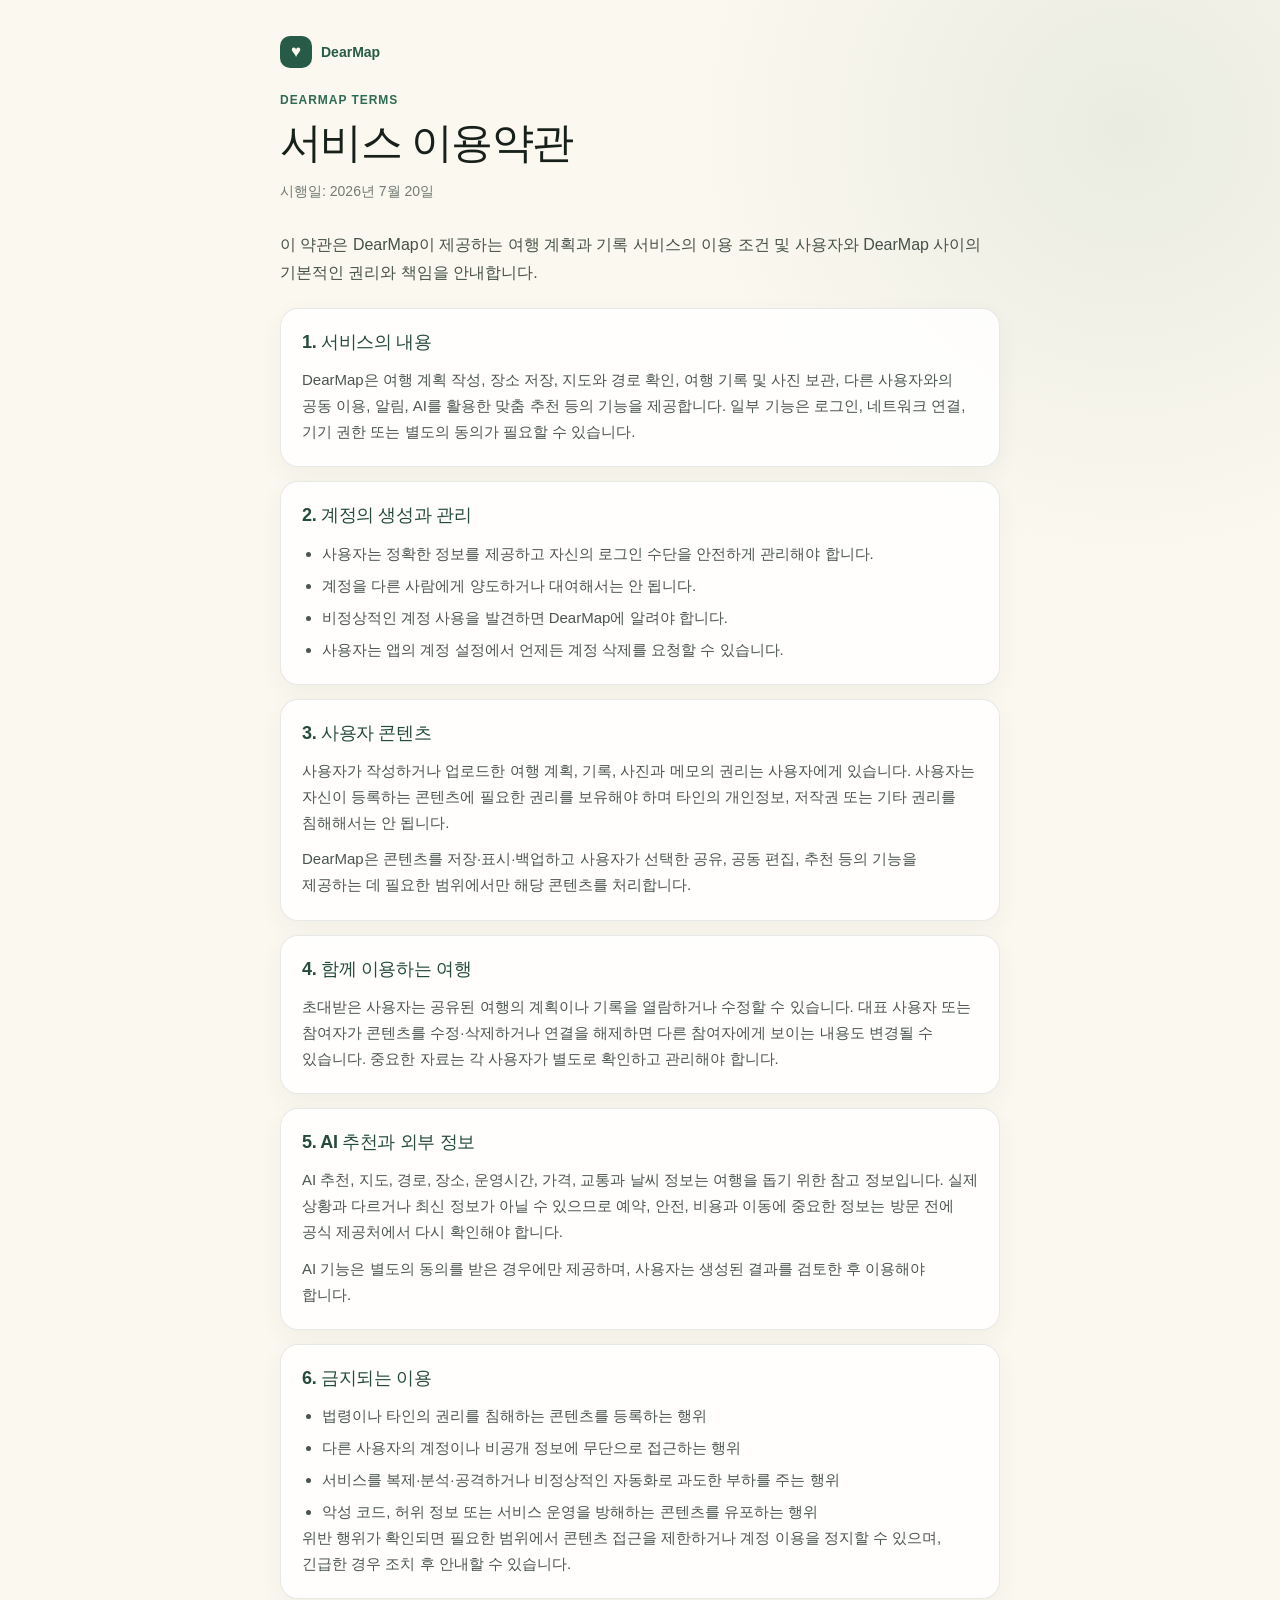
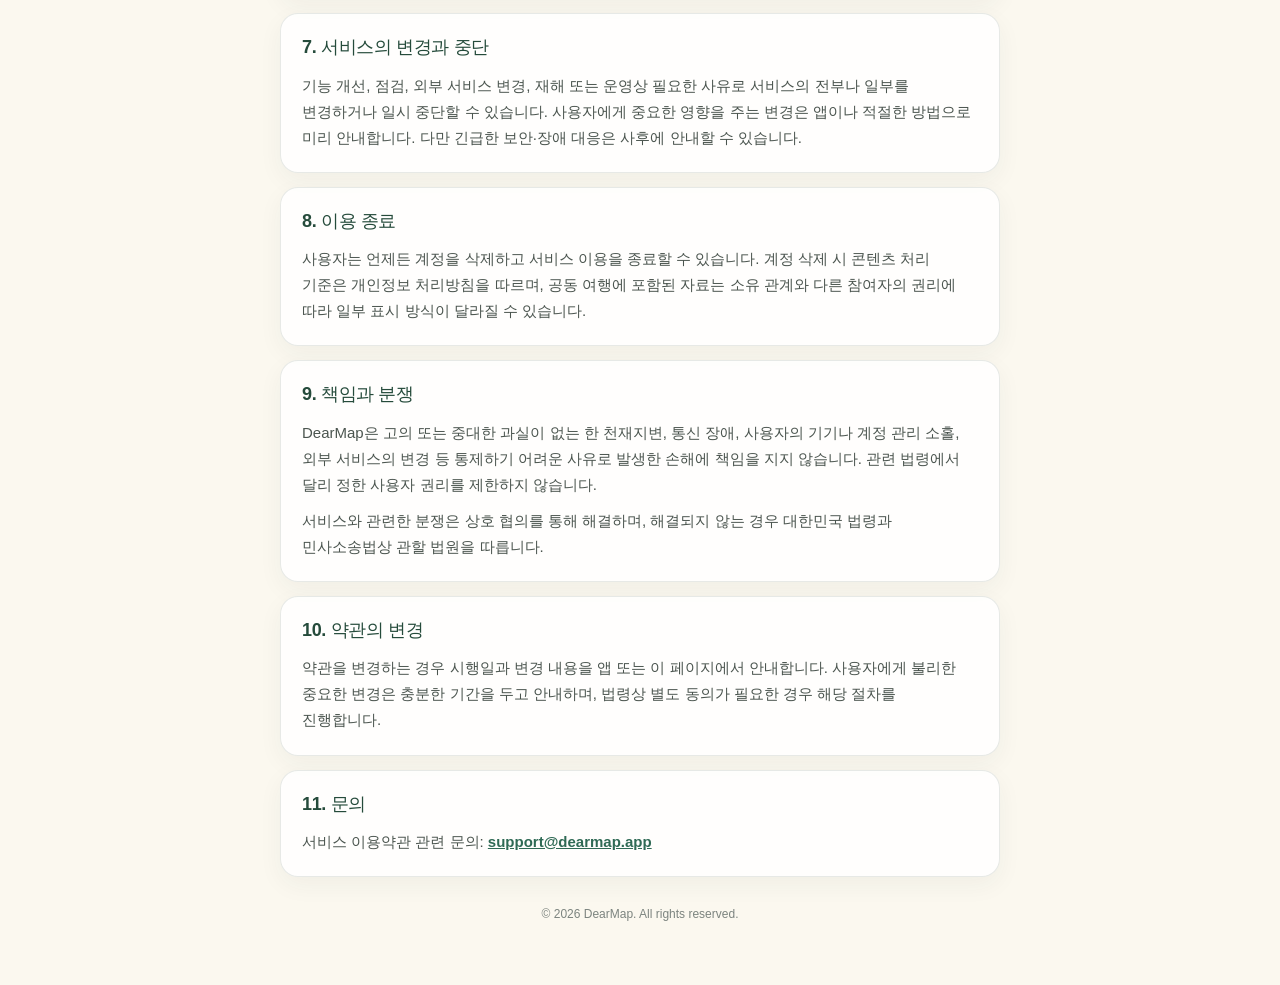
==== terms/index.html @ 47750736 "Publish DearMap legal documents" ====
<!doctype html>
<html lang="ko">
<head>
  <meta charset="utf-8">
  <meta name="viewport" content="width=device-width, initial-scale=1, viewport-fit=cover">
  <meta name="color-scheme" content="light">
  <meta name="description" content="DearMap 서비스 이용약관">
  <title>DearMap 서비스 이용약관</title>
  <link rel="stylesheet" href="../styles.css">
</head>
<body>
  <main>
    <header>
      <a class="brand" href="../">
        <span class="brand-mark" aria-hidden="true">♥</span>
        <span>DearMap</span>
      </a>
      <p class="eyebrow">DEARMAP TERMS</p>
      <h1>서비스 이용약관</h1>
      <p class="effective">시행일: 2026년 7월 20일</p>
    </header>

    <p class="intro">이 약관은 DearMap이 제공하는 여행 계획과 기록 서비스의 이용 조건 및 사용자와 DearMap 사이의 기본적인 권리와 책임을 안내합니다.</p>

    <section class="document-card">
      <h2>1. 서비스의 내용</h2>
      <p>DearMap은 여행 계획 작성, 장소 저장, 지도와 경로 확인, 여행 기록 및 사진 보관, 다른 사용자와의 공동 이용, 알림, AI를 활용한 맞춤 추천 등의 기능을 제공합니다. 일부 기능은 로그인, 네트워크 연결, 기기 권한 또는 별도의 동의가 필요할 수 있습니다.</p>
    </section>

    <section class="document-card">
      <h2>2. 계정의 생성과 관리</h2>
      <ul>
        <li>사용자는 정확한 정보를 제공하고 자신의 로그인 수단을 안전하게 관리해야 합니다.</li>
        <li>계정을 다른 사람에게 양도하거나 대여해서는 안 됩니다.</li>
        <li>비정상적인 계정 사용을 발견하면 DearMap에 알려야 합니다.</li>
        <li>사용자는 앱의 계정 설정에서 언제든 계정 삭제를 요청할 수 있습니다.</li>
      </ul>
    </section>

    <section class="document-card">
      <h2>3. 사용자 콘텐츠</h2>
      <p>사용자가 작성하거나 업로드한 여행 계획, 기록, 사진과 메모의 권리는 사용자에게 있습니다. 사용자는 자신이 등록하는 콘텐츠에 필요한 권리를 보유해야 하며 타인의 개인정보, 저작권 또는 기타 권리를 침해해서는 안 됩니다.</p>
      <p>DearMap은 콘텐츠를 저장·표시·백업하고 사용자가 선택한 공유, 공동 편집, 추천 등의 기능을 제공하는 데 필요한 범위에서만 해당 콘텐츠를 처리합니다.</p>
    </section>

    <section class="document-card">
      <h2>4. 함께 이용하는 여행</h2>
      <p>초대받은 사용자는 공유된 여행의 계획이나 기록을 열람하거나 수정할 수 있습니다. 대표 사용자 또는 참여자가 콘텐츠를 수정·삭제하거나 연결을 해제하면 다른 참여자에게 보이는 내용도 변경될 수 있습니다. 중요한 자료는 각 사용자가 별도로 확인하고 관리해야 합니다.</p>
    </section>

    <section class="document-card">
      <h2>5. AI 추천과 외부 정보</h2>
      <p>AI 추천, 지도, 경로, 장소, 운영시간, 가격, 교통과 날씨 정보는 여행을 돕기 위한 참고 정보입니다. 실제 상황과 다르거나 최신 정보가 아닐 수 있으므로 예약, 안전, 비용과 이동에 중요한 정보는 방문 전에 공식 제공처에서 다시 확인해야 합니다.</p>
      <p>AI 기능은 별도의 동의를 받은 경우에만 제공하며, 사용자는 생성된 결과를 검토한 후 이용해야 합니다.</p>
    </section>

    <section class="document-card">
      <h2>6. 금지되는 이용</h2>
      <ul>
        <li>법령이나 타인의 권리를 침해하는 콘텐츠를 등록하는 행위</li>
        <li>다른 사용자의 계정이나 비공개 정보에 무단으로 접근하는 행위</li>
        <li>서비스를 복제·분석·공격하거나 비정상적인 자동화로 과도한 부하를 주는 행위</li>
        <li>악성 코드, 허위 정보 또는 서비스 운영을 방해하는 콘텐츠를 유포하는 행위</li>
      </ul>
      <p>위반 행위가 확인되면 필요한 범위에서 콘텐츠 접근을 제한하거나 계정 이용을 정지할 수 있으며, 긴급한 경우 조치 후 안내할 수 있습니다.</p>
    </section>

    <section class="document-card">
      <h2>7. 서비스의 변경과 중단</h2>
      <p>기능 개선, 점검, 외부 서비스 변경, 재해 또는 운영상 필요한 사유로 서비스의 전부나 일부를 변경하거나 일시 중단할 수 있습니다. 사용자에게 중요한 영향을 주는 변경은 앱이나 적절한 방법으로 미리 안내합니다. 다만 긴급한 보안·장애 대응은 사후에 안내할 수 있습니다.</p>
    </section>

    <section class="document-card">
      <h2>8. 이용 종료</h2>
      <p>사용자는 언제든 계정을 삭제하고 서비스 이용을 종료할 수 있습니다. 계정 삭제 시 콘텐츠 처리 기준은 개인정보 처리방침을 따르며, 공동 여행에 포함된 자료는 소유 관계와 다른 참여자의 권리에 따라 일부 표시 방식이 달라질 수 있습니다.</p>
    </section>

    <section class="document-card">
      <h2>9. 책임과 분쟁</h2>
      <p>DearMap은 고의 또는 중대한 과실이 없는 한 천재지변, 통신 장애, 사용자의 기기나 계정 관리 소홀, 외부 서비스의 변경 등 통제하기 어려운 사유로 발생한 손해에 책임을 지지 않습니다. 관련 법령에서 달리 정한 사용자 권리를 제한하지 않습니다.</p>
      <p>서비스와 관련한 분쟁은 상호 협의를 통해 해결하며, 해결되지 않는 경우 대한민국 법령과 민사소송법상 관할 법원을 따릅니다.</p>
    </section>

    <section class="document-card">
      <h2>10. 약관의 변경</h2>
      <p>약관을 변경하는 경우 시행일과 변경 내용을 앱 또는 이 페이지에서 안내합니다. 사용자에게 불리한 중요한 변경은 충분한 기간을 두고 안내하며, 법령상 별도 동의가 필요한 경우 해당 절차를 진행합니다.</p>
    </section>

    <section class="document-card">
      <h2>11. 문의</h2>
      <p>서비스 이용약관 관련 문의: <a href="mailto:support@dearmap.app">support@dearmap.app</a></p>
    </section>

    <footer>© 2026 DearMap. All rights reserved.</footer>
  </main>
</body>
</html>
---- styles.css ----
:root {
  color: #202722;
  background: #fbf8ef;
  font-family: -apple-system, BlinkMacSystemFont, "Apple SD Gothic Neo", "Noto Sans KR", sans-serif;
  font-synthesis: none;
}

* {
  box-sizing: border-box;
}

body {
  margin: 0;
  background:
    radial-gradient(circle at 88% 5%, rgba(92, 133, 110, 0.11), transparent 27rem),
    #fbf8ef;
}

main {
  width: min(100%, 760px);
  margin: 0 auto;
  padding: 36px 20px calc(64px + env(safe-area-inset-bottom));
}

header {
  margin-bottom: 28px;
}

.brand {
  display: inline-flex;
  align-items: center;
  gap: 9px;
  margin-bottom: 22px;
  color: #285b47;
  font-size: 14px;
  font-weight: 750;
  text-decoration: none;
}

.brand-mark {
  display: grid;
  width: 32px;
  height: 32px;
  place-items: center;
  border-radius: 10px;
  background: #285b47;
  color: #fff9ef;
  font-size: 17px;
}

.eyebrow {
  margin: 0 0 8px;
  color: #2f6a55;
  font-size: 12px;
  font-weight: 750;
  letter-spacing: 0.08em;
}

h1 {
  margin: 0;
  color: #17201a;
  font-size: clamp(30px, 8vw, 42px);
  line-height: 1.16;
  letter-spacing: -0.04em;
}

.effective {
  margin: 11px 0 0;
  color: #727b75;
  font-size: 14px;
}

.intro {
  margin: 0 0 20px;
  color: #465149;
  font-size: 16px;
  line-height: 1.78;
}

.document-card,
.link-card {
  margin-top: 14px;
  padding: 21px;
  border: 1px solid rgba(57, 87, 70, 0.12);
  border-radius: 18px;
  background: rgba(255, 255, 255, 0.84);
  box-shadow: 0 8px 24px rgba(46, 62, 51, 0.05);
}

.link-card {
  display: block;
  color: inherit;
  text-decoration: none;
  transition: transform 160ms ease, box-shadow 160ms ease;
}

.link-card:hover {
  transform: translateY(-2px);
  box-shadow: 0 12px 28px rgba(46, 62, 51, 0.09);
}

h2 {
  margin: 0 0 12px;
  color: #254b3b;
  font-size: 18px;
  line-height: 1.4;
  letter-spacing: -0.02em;
}

h3 {
  margin: 18px 0 8px;
  color: #354c40;
  font-size: 15px;
}

p,
li {
  color: #4b554f;
  font-size: 15px;
  line-height: 1.74;
  word-break: keep-all;
}

p {
  margin: 0;
}

p + p {
  margin-top: 10px;
}

ul,
ol {
  margin: 0;
  padding-left: 20px;
}

li + li {
  margin-top: 6px;
}

a {
  color: #2f6a55;
  font-weight: 650;
}

.link-label {
  display: inline-block;
  margin-top: 12px;
  color: #2f6a55;
  font-size: 14px;
  font-weight: 700;
}

footer {
  padding-top: 30px;
  color: #7c847f;
  font-size: 12px;
  text-align: center;
}

@media (max-width: 480px) {
  main {
    padding-top: 24px;
  }

  .document-card,
  .link-card {
    padding: 18px;
  }
}
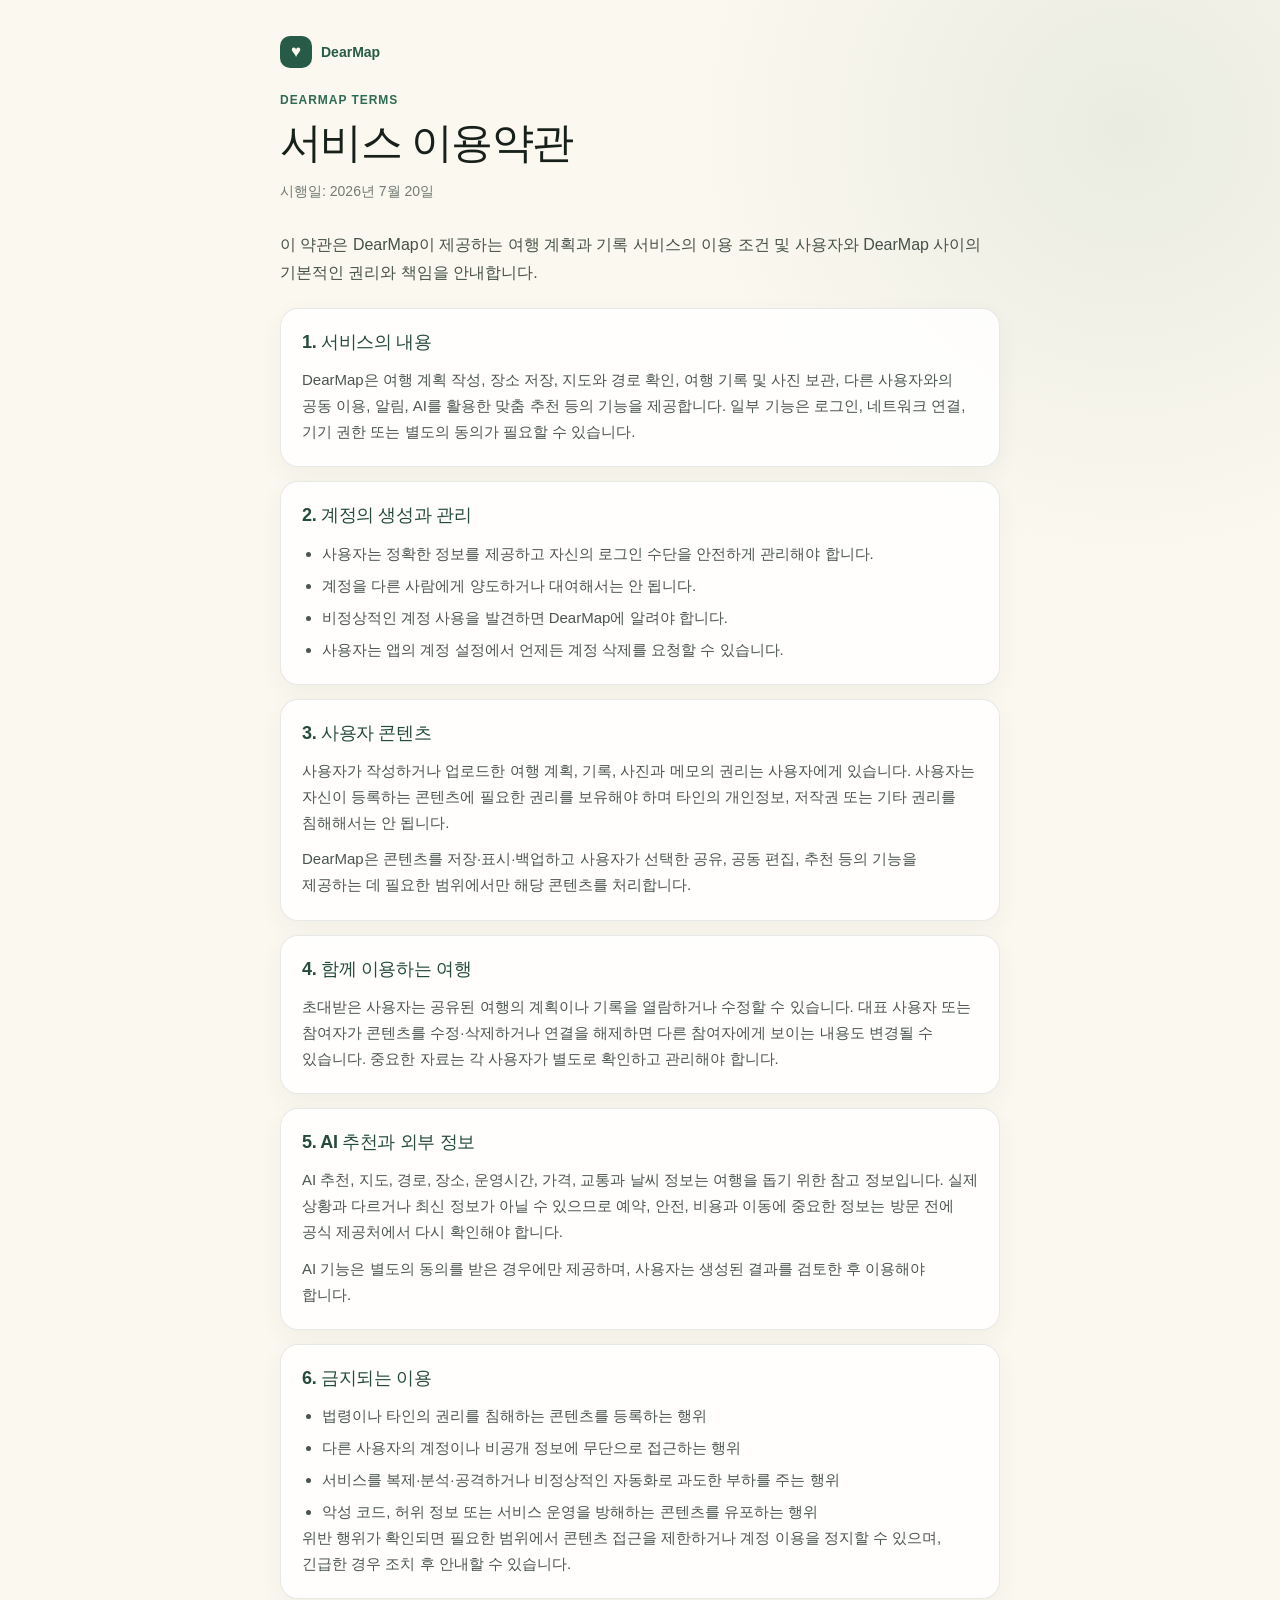
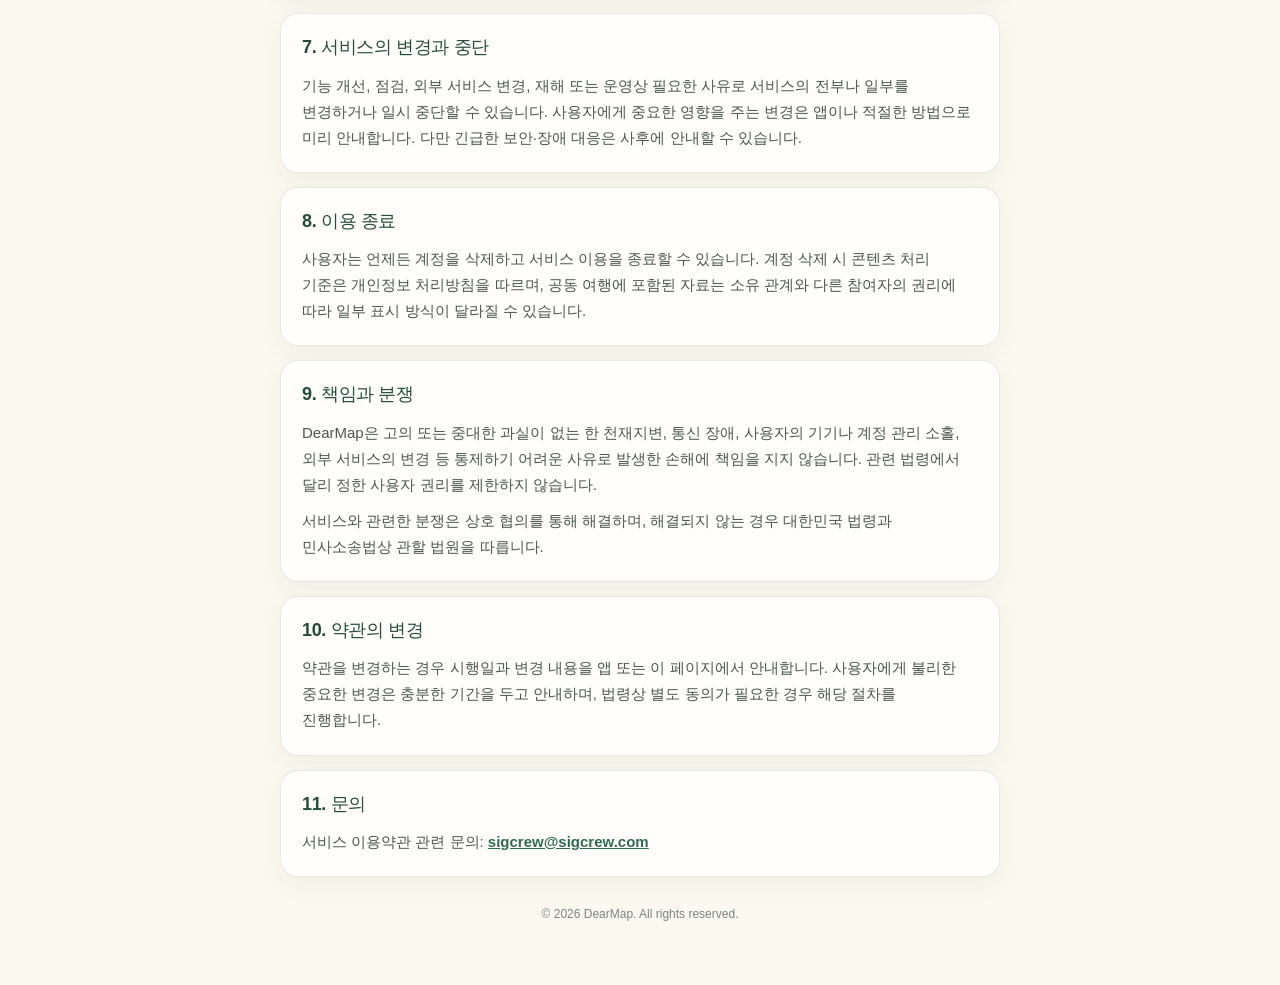
==== commit 227225d9: "fix: use a contact address that receives mail Co-Authored-By: Claude Opus 5.5 <noreply@anthropic.com" ====
--- a/terms/index.html
+++ b/terms/index.html
@@ -88,7 +88,7 @@
 
     <section class="document-card">
       <h2>11. 문의</h2>
-      <p>서비스 이용약관 관련 문의: <a href="mailto:support@dearmap.app">support@dearmap.app</a></p>
+      <p>서비스 이용약관 관련 문의: <a href="mailto:sigcrew@sigcrew.com">sigcrew@sigcrew.com</a></p>
     </section>
 
     <footer>© 2026 DearMap. All rights reserved.</footer>
